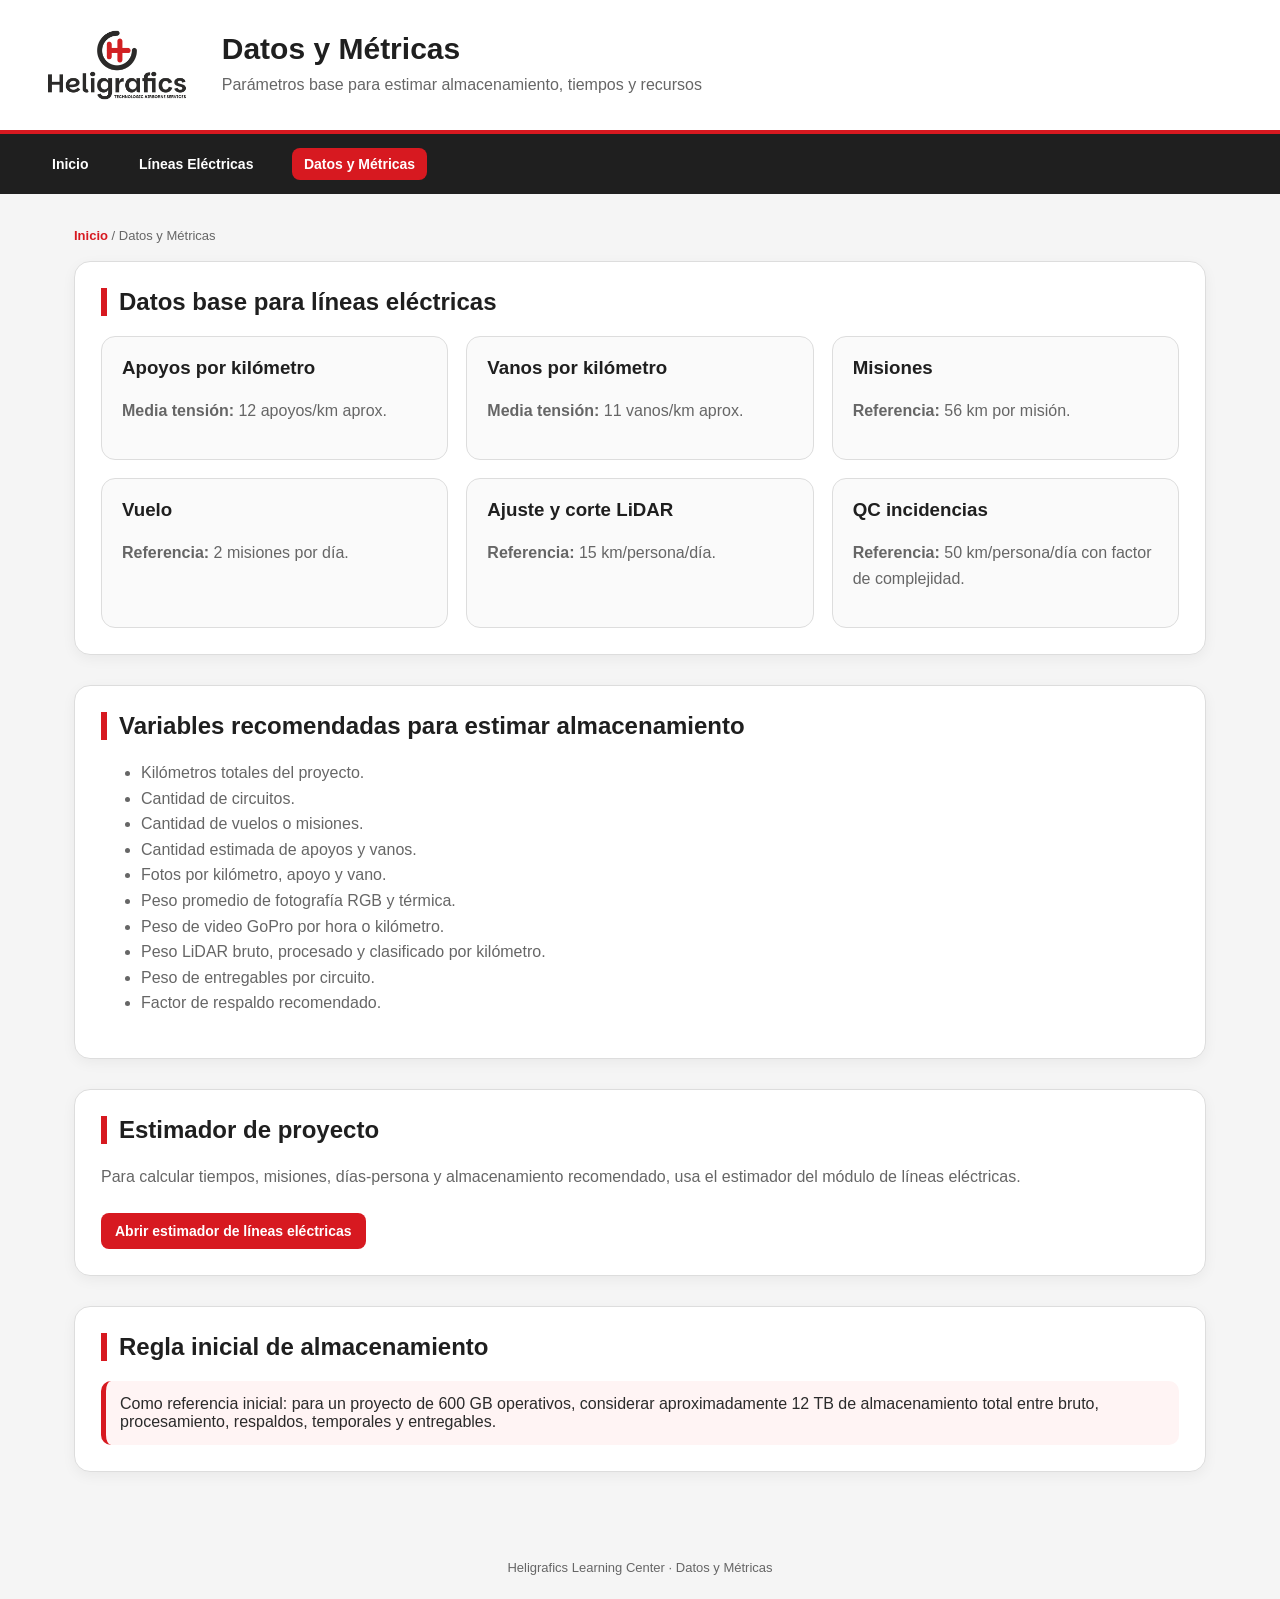
==== datos/estimaciones.html @ c7e1f273 "Add files via upload" ====
<!DOCTYPE html>
<html lang="es">
<head>
  <meta charset="UTF-8"><meta name="viewport" content="width=device-width, initial-scale=1.0">
  <title>Datos y Métricas</title>
  <link rel="icon" type="image/png" href="../assets/favi.png">
  <link rel="stylesheet" href="../assets/style.css">
</head>
<body>
<header>
  <a href="../index.html" class="logo-link"><img src="../assets/logo.png" alt="Heligrafics Logo"></a>
  <div><h1>Datos y Métricas</h1><p>Parámetros base para estimar almacenamiento, tiempos y recursos</p></div>
</header>
<nav>
  <a href="../index.html">Inicio</a>
  <a href="../proyectos/lineas-electricas.html">Líneas Eléctricas</a>
  <a class="active" href="estimaciones.html">Datos y Métricas</a>
</nav>
<main>
<div class="breadcrumb"><a href="../index.html">Inicio</a> / Datos y Métricas</div>
<section>
  <h2>Datos base para líneas eléctricas</h2>
  <div class="grid">
    <div class="card"><h3>Apoyos por kilómetro</h3><p><strong>Media tensión:</strong> 12 apoyos/km aprox.</p></div>
    <div class="card"><h3>Vanos por kilómetro</h3><p><strong>Media tensión:</strong> 11 vanos/km aprox.</p></div>
    <div class="card"><h3>Misiones</h3><p><strong>Referencia:</strong> 56 km por misión.</p></div>
    <div class="card"><h3>Vuelo</h3><p><strong>Referencia:</strong> 2 misiones por día.</p></div>
    <div class="card"><h3>Ajuste y corte LiDAR</h3><p><strong>Referencia:</strong> 15 km/persona/día.</p></div>
    <div class="card"><h3>QC incidencias</h3><p><strong>Referencia:</strong> 50 km/persona/día con factor de complejidad.</p></div>
  </div>
</section>
<section>
  <h2>Variables recomendadas para estimar almacenamiento</h2>
  <ul>
    <li>Kilómetros totales del proyecto.</li>
    <li>Cantidad de circuitos.</li>
    <li>Cantidad de vuelos o misiones.</li>
    <li>Cantidad estimada de apoyos y vanos.</li>
    <li>Fotos por kilómetro, apoyo y vano.</li>
    <li>Peso promedio de fotografía RGB y térmica.</li>
    <li>Peso de video GoPro por hora o kilómetro.</li>
    <li>Peso LiDAR bruto, procesado y clasificado por kilómetro.</li>
    <li>Peso de entregables por circuito.</li>
    <li>Factor de respaldo recomendado.</li>
  </ul>
</section>
<section>
  <h2>Estimador de proyecto</h2>
  <p>Para calcular tiempos, misiones, días-persona y almacenamiento recomendado, usa el estimador del módulo de líneas eléctricas.</p>
  <a class="btn" href="calculadora_LE.html">Abrir estimador de líneas eléctricas</a>
</section>
<section>
  <h2>Regla inicial de almacenamiento</h2>
  <div class="note">Como referencia inicial: para un proyecto de 600 GB operativos, considerar aproximadamente 12 TB de almacenamiento total entre bruto, procesamiento, respaldos, temporales y entregables.</div>
</section>
</main>
<footer>Heligrafics Learning Center · Datos y Métricas</footer>
</body>
</html>
---- assets/style.css ----
:root {
  --bg: #f5f5f5;
  --dark: #2b2b2b;
  --black: #1f1f1f;
  --red: #d71920;
  --white: #ffffff;
  --gray: #666666;
  --border: #dddddd;
}

* {
  box-sizing: border-box;
}

body {
  margin: 0;
  font-family: Arial, Helvetica, sans-serif;
  background: var(--bg);
  color: var(--dark);
}

header {
  background: var(--white);
  padding: 24px 40px;
  border-bottom: 4px solid var(--red);
  display: flex;
  align-items: center;
  gap: 28px;
}

header img {
  height: 82px;
  max-width: 320px;
  object-fit: contain;
}

header h1 {
  margin: 0;
  font-size: 30px;
  color: var(--black);
}

header p {
  margin: 6px 0 0;
  color: var(--gray);
}

nav {
  background: var(--black);
  padding: 14px 40px;
  position: sticky;
  top: 0;
  z-index: 10;
}

nav a {
  color: var(--white);
  text-decoration: none;
  margin-right: 22px;
  font-size: 14px;
  font-weight: bold;
}

nav a:hover {
  color: var(--red);
}

main {
  max-width: 1200px;
  margin: auto;
  padding: 34px;
}

section {
  background: var(--white);
  padding: 26px;
  border-radius: 16px;
  border: 1px solid var(--border);
  margin-bottom: 30px;
  box-shadow: 0 4px 14px rgba(0,0,0,0.05);
}

h2 {
  color: var(--black);
  margin-top: 0;
  border-left: 6px solid var(--red);
  padding-left: 12px;
}

h3 {
  color: var(--black);
  margin-top: 0;
}

p, li {
  color: var(--gray);
  line-height: 1.6;
}

.grid {
  display: grid;
  grid-template-columns: repeat(auto-fit, minmax(260px, 1fr));
  gap: 18px;
}

.card {
  background: #fafafa;
  border: 1px solid var(--border);
  border-radius: 14px;
  padding: 20px;
  transition: 0.2s;
}

.card:hover {
  transform: translateY(-3px);
  border-color: var(--red);
  box-shadow: 0 6px 18px rgba(0,0,0,0.08);
}

.card.disabled {
  opacity: 0.55;
}

.tag {
  display: inline-block;
  background: var(--red);
  color: var(--white);
  padding: 5px 10px;
  border-radius: 999px;
  font-size: 12px;
  font-weight: bold;
  margin-bottom: 12px;
}

.tag.gray {
  background: var(--gray);
}

.btn {
  display: inline-block;
  margin-top: 8px;
  padding: 10px 14px;
  background: var(--red);
  color: var(--white);
  text-decoration: none;
  border-radius: 8px;
  font-size: 14px;
  font-weight: bold;
}

.btn:hover {
  background: #a90f15;
}

pre {
  background: var(--black);
  color: var(--white);
  padding: 20px;
  border-radius: 12px;
  overflow: auto;
  line-height: 1.5;
}

.note {
  background: #fff4f4;
  border-left: 5px solid var(--red);
  padding: 14px;
  border-radius: 10px;
  color: var(--dark);
}

footer {
  text-align: center;
  padding: 24px;
  color: var(--gray);
  font-size: 13px;
}

/* Mejoras Beta 0.6 */

.logo-link {
  display: flex;
  align-items: center;
  text-decoration: none;
}

.logo-link img {
  transition: 0.25s;
}

.logo-link:hover img {
  transform: scale(1.04);
}

nav a {
  padding: 8px 12px;
  border-radius: 8px;
  display: inline-block;
}

nav a.active {
  color: var(--white);
  background: var(--red);
}

nav a:hover {
  color: var(--white);
  background: #a90f15;
}

.breadcrumb {
  font-size: 13px;
  margin-bottom: 18px;
  color: var(--gray);
}

.breadcrumb a {
  color: var(--red);
  text-decoration: none;
  font-weight: bold;
}

.breadcrumb a:hover {
  text-decoration: underline;
}

@media (max-width: 720px) {
  header {
    flex-direction: column;
    align-items: flex-start;
    padding: 22px;
  }

  header img {
    height: 64px;
  }

  nav {
    padding: 10px 18px;
  }

  nav a {
    margin: 4px 4px 4px 0;
  }

  main {
    padding: 18px;
  }
}
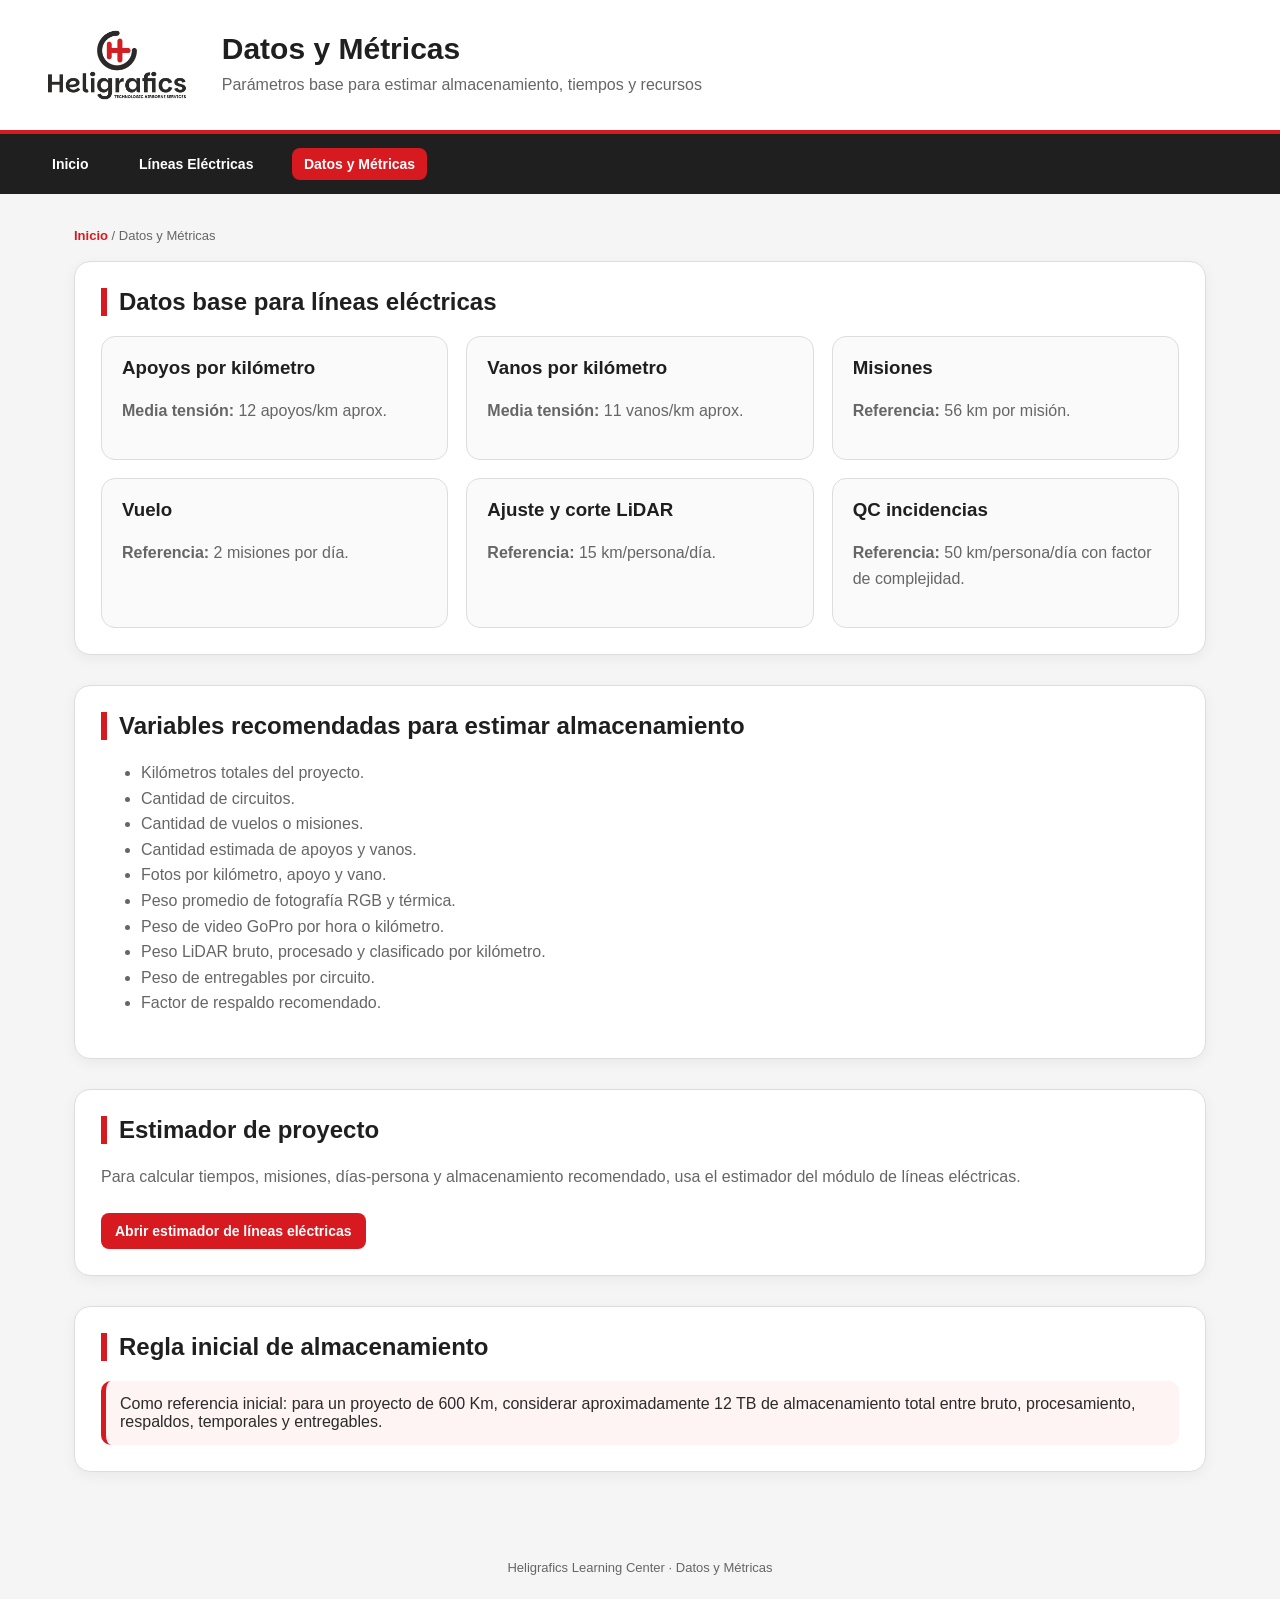
==== commit b59bb7e7: "Update estimaciones.html" ====
--- a/datos/estimaciones.html
+++ b/datos/estimaciones.html
@@ -51,7 +51,7 @@
 </section>
 <section>
   <h2>Regla inicial de almacenamiento</h2>
-  <div class="note">Como referencia inicial: para un proyecto de 600 GB operativos, considerar aproximadamente 12 TB de almacenamiento total entre bruto, procesamiento, respaldos, temporales y entregables.</div>
+  <div class="note">Como referencia inicial: para un proyecto de 600 Km, considerar aproximadamente 12 TB de almacenamiento total entre bruto, procesamiento, respaldos, temporales y entregables.</div>
 </section>
 </main>
 <footer>Heligrafics Learning Center · Datos y Métricas</footer>
